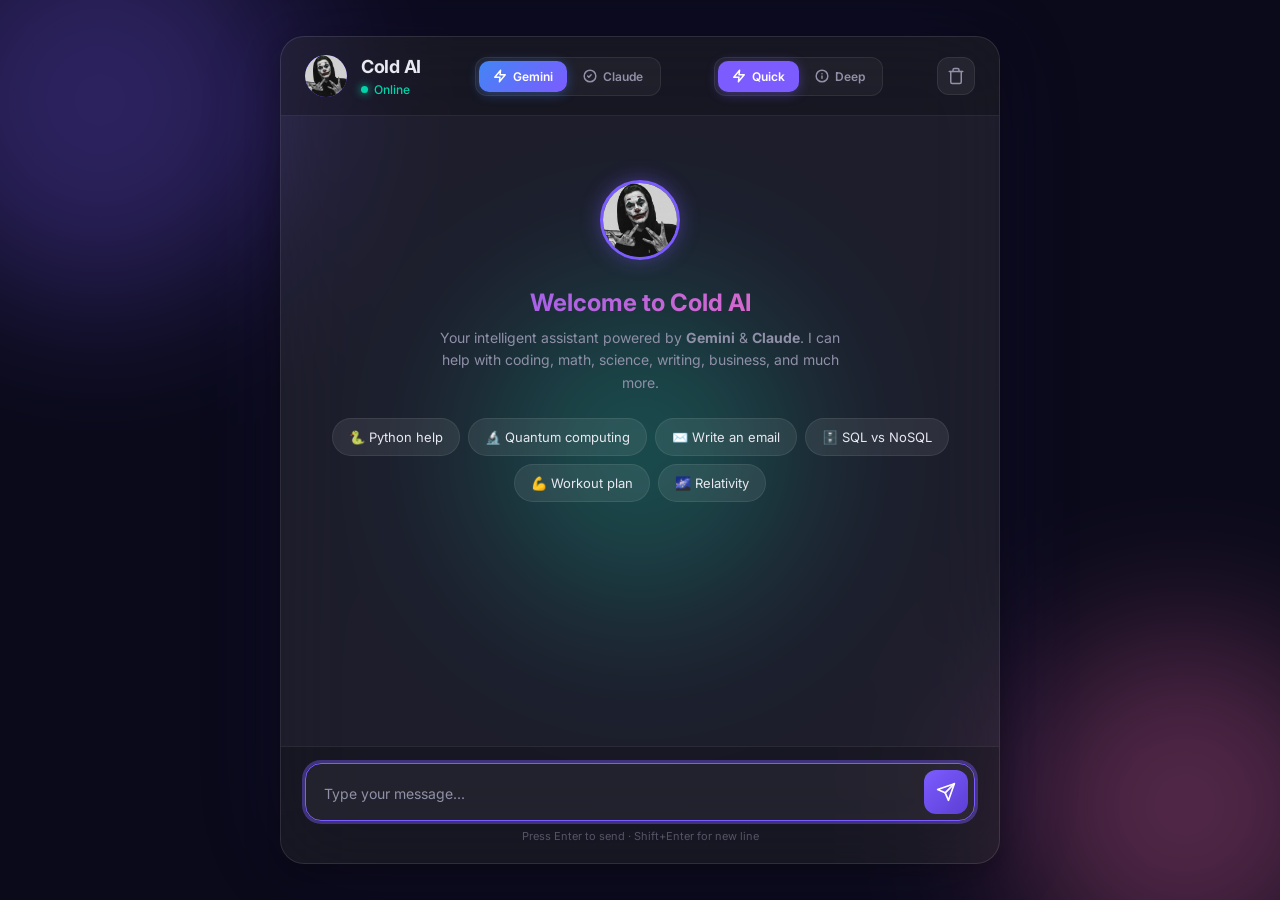
==== index.html @ 802c159d "Initial commit — Cold AI chat app with Gemini + Claude" ====
<!DOCTYPE html>
<html lang="en">

<head>
  <meta charset="UTF-8">
  <meta name="viewport" content="width=device-width, initial-scale=1.0">
  <title>Cold AI — Chat</title>
  <meta name="description"
    content="Cold AI — intelligent chatbot powered by Claude. Ask anything and get instant answers.">
  <link rel="preconnect" href="https://fonts.googleapis.com">
  <link rel="preconnect" href="https://fonts.gstatic.com" crossorigin>
  <link href="https://fonts.googleapis.com/css2?family=Inter:wght@400;500;600;700&family=Fira+Code:wght@400;500&display=swap" rel="stylesheet">
  <link rel="stylesheet" href="style.css">
</head>

<body>
  <div class="app-wrapper">
    <!-- Animated background orbs -->
    <div class="bg-orb bg-orb-1"></div>
    <div class="bg-orb bg-orb-2"></div>
    <div class="bg-orb bg-orb-3"></div>

    <div class="chat-container" id="chatContainer">
      <!-- Header -->
      <div class="chat-header">
        <div class="header-left">
          <div class="avatar-pulse">
            <div class="avatar">
              <img src="1764824368660.jpg" alt="Cold AI" class="avatar-img">
            </div>
          </div>
          <div class="header-info">
            <h1 id="providerTitle">Cold AI</h1>
            <span class="status-badge" id="statusBadge">
              <span class="status-dot"></span>
              Online
            </span>
          </div>
        </div>
        <!-- Provider Toggle -->
        <div class="provider-toggle" id="providerToggle" title="Switch AI provider">
          <button class="provider-btn active" data-provider="gemini" id="geminiProviderBtn">
            <svg width="14" height="14" viewBox="0 0 24 24" fill="none" stroke="currentColor" stroke-width="2.5"
              stroke-linecap="round" stroke-linejoin="round">
              <polygon points="13 2 3 14 12 14 11 22 21 10 12 10 13 2" />
            </svg>
            Gemini
          </button>
          <button class="provider-btn" data-provider="claude" id="claudeProviderBtn">
            <svg width="14" height="14" viewBox="0 0 24 24" fill="none" stroke="currentColor" stroke-width="2.5"
              stroke-linecap="round" stroke-linejoin="round">
              <circle cx="12" cy="12" r="10" />
              <path d="M8 12l2 2 4-4" />
            </svg>
            Claude
          </button>
        </div>

        <!-- Mode Toggle -->
        <div class="mode-toggle" id="modeToggle" title="Switch response mode">
          <button class="mode-btn active" data-mode="quick" id="quickModeBtn">
            <svg width="14" height="14" viewBox="0 0 24 24" fill="none" stroke="currentColor" stroke-width="2.5"
              stroke-linecap="round" stroke-linejoin="round">
              <polygon points="13 2 3 14 12 14 11 22 21 10 12 10 13 2" />
            </svg>
            Quick
          </button>
          <button class="mode-btn" data-mode="deep" id="deepModeBtn">
            <svg width="14" height="14" viewBox="0 0 24 24" fill="none" stroke="currentColor" stroke-width="2.5"
              stroke-linecap="round" stroke-linejoin="round">
              <circle cx="12" cy="12" r="10" />
              <path d="M12 16v-4" />
              <path d="M12 8h.01" />
            </svg>
            Deep
          </button>
        </div>

        <button class="clear-btn" id="clearBtn" title="Clear chat">
          <svg width="18" height="18" viewBox="0 0 24 24" fill="none" stroke="currentColor" stroke-width="2"
            stroke-linecap="round" stroke-linejoin="round">
            <polyline points="3 6 5 6 21 6" />
            <path d="M19 6v14a2 2 0 0 1-2 2H7a2 2 0 0 1-2-2V6m3 0V4a2 2 0 0 1 2-2h4a2 2 0 0 1 2 2v2" />
          </svg>
        </button>
      </div>

      <!-- Messages -->
      <div class="chat-messages" id="chatMessages">
        <div class="welcome-card">
          <div class="welcome-icon"><img src="1764824368660.jpg" alt="Cold AI" class="welcome-avatar"></div>
          <h2>Welcome to Cold AI</h2>
          <p>Your intelligent assistant powered by <strong>Gemini</strong> & <strong>Claude</strong>. I can help with coding, math, science, writing, business, and much more.</p>
          <div class="suggestion-chips">
            <button class="chip" data-msg="Write a Python function to sort a list of dictionaries by a specific key">🐍 Python help</button>
            <button class="chip" data-msg="Explain quantum computing in simple terms">🔬 Quantum computing</button>
            <button class="chip" data-msg="Help me write a professional email to a client about a project delay">✉️ Write an email</button>
            <button class="chip" data-msg="What's the difference between SQL and NoSQL databases?">🗄️ SQL vs NoSQL</button>
            <button class="chip" data-msg="Create a workout plan for beginners">💪 Workout plan</button>
            <button class="chip" data-msg="Explain the theory of relativity like I'm 10">🌌 Relativity</button>
          </div>
        </div>
      </div>

      <!-- Input -->
      <div class="chat-input-area">
        <div class="input-wrapper">
          <textarea id="userInput" placeholder="Type your message..." rows="1" maxlength="4000"></textarea>
          <button id="sendBtn" title="Send message">
            <svg width="20" height="20" viewBox="0 0 24 24" fill="none" stroke="currentColor" stroke-width="2"
              stroke-linecap="round" stroke-linejoin="round">
              <line x1="22" y1="2" x2="11" y2="13" />
              <polygon points="22 2 15 22 11 13 2 9 22 2" />
            </svg>
          </button>
        </div>
        <span class="input-hint">Press Enter to send · Shift+Enter for new line</span>
      </div>
    </div>
  </div>

  <script src="script.js"></script>
</body>

</html>
---- style.css ----
@import url('https://fonts.googleapis.com/css2?family=Inter:wght@400;500;600;700&display=swap');

:root {
  --bg-primary: #0a0a1a;
  --bg-secondary: #12122a;
  --bg-card: rgba(255, 255, 255, 0.05);
  --bg-glass: rgba(255, 255, 255, 0.08);
  --text-primary: #e8e8f0;
  --text-secondary: #9090a8;
  --accent: #7c5cff;
  --accent-glow: rgba(124, 92, 255, 0.4);
  --accent-2: #00d4aa;
  --accent-3: #ff6eb4;
  --user-bubble: linear-gradient(135deg, #7c5cff, #5c3fd4);
  --bot-bubble: rgba(255, 255, 255, 0.07);
  --border: rgba(255, 255, 255, 0.08);
  --shadow: 0 8px 32px rgba(0, 0, 0, 0.4);
  --radius: 16px;
  --transition: 0.3s cubic-bezier(0.4, 0, 0.2, 1);
}

* {
  margin: 0;
  padding: 0;
  box-sizing: border-box;
}

body {
  font-family: 'Inter', -apple-system, BlinkMacSystemFont, sans-serif;
  background: var(--bg-primary);
  color: var(--text-primary);
  height: 100vh;
  overflow: hidden;
}

/* ── App wrapper ── */
.app-wrapper {
  width: 100%;
  height: 100vh;
  display: flex;
  justify-content: center;
  align-items: center;
  position: relative;
  overflow: hidden;
}

/* ── Animated background orbs ── */
.bg-orb {
  position: absolute;
  border-radius: 50%;
  filter: blur(80px);
  opacity: 0.3;
  animation: float 20s ease-in-out infinite;
  pointer-events: none;
}

.bg-orb-1 {
  width: 400px;
  height: 400px;
  background: var(--accent);
  top: -100px;
  left: -100px;
  animation-delay: 0s;
}

.bg-orb-2 {
  width: 350px;
  height: 350px;
  background: var(--accent-3);
  bottom: -80px;
  right: -80px;
  animation-delay: -7s;
}

.bg-orb-3 {
  width: 300px;
  height: 300px;
  background: var(--accent-2);
  top: 50%;
  left: 50%;
  transform: translate(-50%, -50%);
  animation-delay: -14s;
}

@keyframes float {

  0%,
  100% {
    transform: translate(0, 0) scale(1);
  }

  25% {
    transform: translate(30px, -40px) scale(1.05);
  }

  50% {
    transform: translate(-20px, 20px) scale(0.95);
  }

  75% {
    transform: translate(40px, 30px) scale(1.02);
  }
}

/* ── Chat container ── */
.chat-container {
  width: 95%;
  max-width: 720px;
  height: 92vh;
  background: var(--bg-glass);
  backdrop-filter: blur(40px);
  -webkit-backdrop-filter: blur(40px);
  border: 1px solid var(--border);
  border-radius: 24px;
  display: flex;
  flex-direction: column;
  overflow: hidden;
  box-shadow: var(--shadow), 0 0 100px rgba(124, 92, 255, 0.08);
  z-index: 1;
  animation: slideUp 0.6s ease-out;
}

@keyframes slideUp {
  from {
    opacity: 0;
    transform: translateY(20px);
  }

  to {
    opacity: 1;
    transform: translateY(0);
  }
}

/* ── Header ── */
.chat-header {
  display: flex;
  align-items: center;
  justify-content: space-between;
  padding: 18px 24px;
  border-bottom: 1px solid var(--border);
  background: rgba(0, 0, 0, 0.2);
}

.header-left {
  display: flex;
  align-items: center;
  gap: 14px;
}

.avatar-pulse {
  position: relative;
}

.avatar-pulse::before {
  content: '';
  position: absolute;
  inset: -4px;
  border-radius: 50%;
  background: var(--accent);
  opacity: 0;
  animation: pulse 2.5s ease-in-out infinite;
}

@keyframes pulse {

  0%,
  100% {
    opacity: 0;
    transform: scale(0.8);
  }

  50% {
    opacity: 0.3;
    transform: scale(1.1);
  }
}

.avatar {
  width: 42px;
  height: 42px;
  border-radius: 50%;
  background: var(--user-bubble);
  display: flex;
  align-items: center;
  justify-content: center;
  color: white;
  position: relative;
  z-index: 1;
  overflow: hidden;
}

.avatar-img {
  width: 100%;
  height: 100%;
  object-fit: cover;
  border-radius: 50%;
}

.header-info h1 {
  font-size: 18px;
  font-weight: 700;
  letter-spacing: -0.3px;
}

.status-badge {
  display: inline-flex;
  align-items: center;
  gap: 6px;
  font-size: 12px;
  color: var(--accent-2);
  font-weight: 500;
}

.status-dot {
  width: 7px;
  height: 7px;
  border-radius: 50%;
  background: var(--accent-2);
  box-shadow: 0 0 8px var(--accent-2);
  animation: dotPulse 2s ease-in-out infinite;
}

@keyframes dotPulse {

  0%,
  100% {
    opacity: 1;
  }

  50% {
    opacity: 0.4;
  }
}

.clear-btn {
  background: rgba(255, 255, 255, 0.06);
  border: 1px solid var(--border);
  color: var(--text-secondary);
  width: 38px;
  height: 38px;
  border-radius: 12px;
  cursor: pointer;
  display: flex;
  align-items: center;
  justify-content: center;
  transition: var(--transition);
}

.clear-btn:hover {
  background: rgba(255, 100, 100, 0.15);
  border-color: rgba(255, 100, 100, 0.3);
  color: #ff6b6b;
}

/* ── Mode toggle ── */
.mode-toggle {
  display: flex;
  background: rgba(255, 255, 255, 0.04);
  border: 1px solid var(--border);
  border-radius: 12px;
  padding: 3px;
  gap: 2px;
}

.mode-btn {
  display: flex;
  align-items: center;
  gap: 6px;
  padding: 8px 14px;
  border: none;
  border-radius: 10px;
  background: transparent;
  color: var(--text-secondary);
  font-family: inherit;
  font-size: 12px;
  font-weight: 600;
  cursor: pointer;
  transition: var(--transition);
  white-space: nowrap;
}

.mode-btn:hover {
  color: var(--text-primary);
  background: rgba(255, 255, 255, 0.06);
}

.mode-btn.active {
  background: var(--accent);
  color: #fff;
  box-shadow: 0 2px 12px var(--accent-glow);
}

.mode-btn.active[data-mode="deep"] {
  background: linear-gradient(135deg, #ff6eb4, #ff3d8a);
  box-shadow: 0 2px 12px rgba(255, 110, 180, 0.4);
}

/* ── Provider toggle ── */
.provider-toggle {
  display: flex;
  background: rgba(255, 255, 255, 0.04);
  border: 1px solid var(--border);
  border-radius: 12px;
  padding: 3px;
  gap: 2px;
}

.provider-btn {
  display: flex;
  align-items: center;
  gap: 6px;
  padding: 8px 14px;
  border: none;
  border-radius: 10px;
  background: transparent;
  color: var(--text-secondary);
  font-family: inherit;
  font-size: 12px;
  font-weight: 600;
  cursor: pointer;
  transition: var(--transition);
  white-space: nowrap;
}

.provider-btn:hover {
  color: var(--text-primary);
  background: rgba(255, 255, 255, 0.06);
}

.provider-btn.active[data-provider="gemini"] {
  background: linear-gradient(135deg, #4285f4, #7c5cff);
  color: #fff;
  box-shadow: 0 2px 12px rgba(66, 133, 244, 0.4);
}

.provider-btn.active[data-provider="claude"] {
  background: linear-gradient(135deg, #d97706, #f59e0b);
  color: #fff;
  box-shadow: 0 2px 12px rgba(217, 119, 6, 0.4);
}

/* ── Provider tag on messages ── */
.msg-meta {
  display: flex;
  align-items: center;
  gap: 8px;
  padding: 0 4px;
}

.provider-tag {
  font-size: 10px;
  font-weight: 600;
  padding: 2px 8px;
  border-radius: 6px;
  letter-spacing: 0.3px;
  text-transform: uppercase;
}

.provider-tag.gemini {
  background: rgba(124, 92, 255, 0.15);
  color: #a78bfa;
}

.provider-tag.claude {
  background: rgba(217, 119, 6, 0.15);
  color: #fbbf24;
}

/* ── Mode tag on messages ── */
.mode-tag {
  font-size: 10px;
  font-weight: 600;
  padding: 2px 8px;
  border-radius: 6px;
  letter-spacing: 0.3px;
}

.mode-tag.quick {
  background: rgba(0, 212, 170, 0.15);
  color: #00d4aa;
}

.mode-tag.deep {
  background: rgba(255, 110, 180, 0.15);
  color: #ff6eb4;
}

/* ── Claude-active avatar pulse ── */
.avatar-pulse.claude-active::before {
  background: #d97706;
}

/* ──────────────────────────────────────────────── */
/*  MARKDOWN RENDERING STYLES                       */
/* ──────────────────────────────────────────────── */

.message-content strong {
  font-weight: 700;
  color: #fff;
}

.message-content em {
  font-style: italic;
  color: #c8c8e0;
}

.message-content .md-heading {
  font-weight: 700;
  margin: 12px 0 6px 0;
  color: #e0e0f8;
  letter-spacing: -0.3px;
}

.message-content h3.md-heading {
  font-size: 15px;
  border-bottom: 1px solid rgba(255,255,255,0.08);
  padding-bottom: 4px;
}

.message-content h4.md-heading {
  font-size: 13px;
}

.message-content .inline-code {
  background: rgba(124, 92, 255, 0.15);
  color: #c4b5fd;
  padding: 2px 7px;
  border-radius: 5px;
  font-family: 'Fira Code', 'Cascadia Code', 'Consolas', monospace;
  font-size: 12.5px;
  border: 1px solid rgba(124, 92, 255, 0.2);
}

.message-content .code-block {
  position: relative;
  margin: 10px 0;
  border-radius: 10px;
  overflow: hidden;
  border: 1px solid rgba(255, 255, 255, 0.08);
}

.message-content .code-block .code-lang {
  display: block;
  background: rgba(255, 255, 255, 0.06);
  padding: 6px 14px;
  font-size: 11px;
  font-weight: 600;
  color: var(--text-secondary);
  text-transform: uppercase;
  letter-spacing: 0.5px;
  border-bottom: 1px solid rgba(255, 255, 255, 0.06);
}

.message-content .code-block pre {
  margin: 0;
  padding: 14px;
  background: rgba(0, 0, 0, 0.35);
  overflow-x: auto;
}

.message-content .code-block code {
  font-family: 'Fira Code', 'Cascadia Code', 'Consolas', monospace;
  font-size: 12.5px;
  line-height: 1.7;
  color: #e0dfe4;
  white-space: pre;
}

.message-content .md-list {
  margin: 8px 0;
  padding-left: 22px;
}

.message-content .md-list li {
  margin: 4px 0;
  line-height: 1.6;
}

.message-content ol.md-list {
  list-style-type: decimal;
}

.message-content ul.md-list {
  list-style-type: disc;
}

.user-message .message-content strong {
  color: #fff;
}


/* ── Messages ── */
.chat-messages {
  flex: 1;
  padding: 24px;
  overflow-y: auto;
  scroll-behavior: smooth;
}

/* ── Welcome card ── */
.welcome-card {
  text-align: center;
  padding: 40px 24px;
  animation: fadeIn 0.8s ease-out;
}

@keyframes fadeIn {
  from {
    opacity: 0;
    transform: translateY(10px);
  }

  to {
    opacity: 1;
    transform: translateY(0);
  }
}

.welcome-icon {
  font-size: 48px;
  margin-bottom: 16px;
}

.welcome-avatar {
  width: 80px;
  height: 80px;
  border-radius: 50%;
  object-fit: cover;
  border: 3px solid var(--accent);
  box-shadow: 0 0 20px var(--accent-glow);
}

.welcome-card h2 {
  font-size: 24px;
  font-weight: 700;
  margin-bottom: 10px;
  background: linear-gradient(135deg, var(--accent), var(--accent-3));
  -webkit-background-clip: text;
  -webkit-text-fill-color: transparent;
  background-clip: text;
}

.welcome-card p {
  color: var(--text-secondary);
  font-size: 14px;
  line-height: 1.6;
  max-width: 400px;
  margin: 0 auto 24px;
}

.suggestion-chips {
  display: flex;
  flex-wrap: wrap;
  gap: 8px;
  justify-content: center;
}

.chip {
  background: var(--bg-glass);
  border: 1px solid var(--border);
  color: var(--text-primary);
  padding: 10px 16px;
  border-radius: 20px;
  font-size: 13px;
  font-family: inherit;
  cursor: pointer;
  transition: var(--transition);
}

.chip:hover {
  background: var(--accent);
  border-color: var(--accent);
  color: white;
  transform: translateY(-2px);
  box-shadow: 0 4px 15px var(--accent-glow);
}

/* ── Message bubbles ── */
.message {
  display: flex;
  gap: 12px;
  margin-bottom: 20px;
  animation: messageIn 0.4s ease-out;
}

@keyframes messageIn {
  from {
    opacity: 0;
    transform: translateY(12px);
  }

  to {
    opacity: 1;
    transform: translateY(0);
  }
}

.message.user-message {
  flex-direction: row-reverse;
}

.msg-avatar {
  width: 32px;
  height: 32px;
  border-radius: 50%;
  display: flex;
  align-items: center;
  justify-content: center;
  flex-shrink: 0;
  font-size: 14px;
  margin-top: 4px;
}

.bot-message .msg-avatar {
  background: linear-gradient(135deg, var(--accent), #9c7cff);
  color: white;
  overflow: hidden;
}

.msg-avatar-img {
  width: 100%;
  height: 100%;
  object-fit: cover;
  border-radius: 50%;
}

.user-message .msg-avatar {
  background: rgba(255, 255, 255, 0.1);
}

.msg-body {
  max-width: 75%;
  display: flex;
  flex-direction: column;
  gap: 4px;
}

.user-message .msg-body {
  align-items: flex-end;
}

.message-content {
  padding: 14px 18px;
  border-radius: 18px;
  line-height: 1.6;
  font-size: 14px;
  word-wrap: break-word;
  white-space: pre-wrap;
}

.bot-message .message-content {
  background: var(--bot-bubble);
  border: 1px solid var(--border);
  border-top-left-radius: 4px;
  color: var(--text-primary);
}

.user-message .message-content {
  background: var(--user-bubble);
  color: #fff;
  border-top-right-radius: 4px;
}

.msg-time {
  font-size: 11px;
  color: var(--text-secondary);
  padding: 0 4px;
  opacity: 0.6;
}

/* ── Typing indicator ── */
.typing-indicator {
  display: flex;
  gap: 12px;
  margin-bottom: 20px;
  animation: messageIn 0.4s ease-out;
}

.typing-dots {
  background: var(--bot-bubble);
  border: 1px solid var(--border);
  padding: 16px 20px;
  border-radius: 18px;
  border-top-left-radius: 4px;
  display: flex;
  align-items: center;
  gap: 5px;
}

.typing-dots span {
  width: 8px;
  height: 8px;
  border-radius: 50%;
  background: var(--accent);
  animation: bounce 1.4s ease-in-out infinite;
}

.typing-dots span:nth-child(2) {
  animation-delay: 0.2s;
}

.typing-dots span:nth-child(3) {
  animation-delay: 0.4s;
}

@keyframes bounce {

  0%,
  60%,
  100% {
    transform: translateY(0);
    opacity: 0.4;
  }

  30% {
    transform: translateY(-8px);
    opacity: 1;
  }
}

/* ── Input area ── */
.chat-input-area {
  padding: 16px 24px 20px;
  border-top: 1px solid var(--border);
  background: rgba(0, 0, 0, 0.2);
}

.input-wrapper {
  display: flex;
  gap: 10px;
  align-items: flex-end;
  background: rgba(255, 255, 255, 0.05);
  border: 1px solid var(--border);
  border-radius: 16px;
  padding: 6px 6px 6px 18px;
  transition: var(--transition);
}

.input-wrapper:focus-within {
  border-color: var(--accent);
  box-shadow: 0 0 0 3px var(--accent-glow);
}

#userInput {
  flex: 1;
  background: transparent;
  border: none;
  color: var(--text-primary);
  font-size: 14px;
  font-family: inherit;
  resize: none;
  outline: none;
  padding: 10px 0;
  max-height: 120px;
  line-height: 1.5;
}

#userInput::placeholder {
  color: var(--text-secondary);
}

#sendBtn {
  width: 44px;
  height: 44px;
  border: none;
  border-radius: 12px;
  background: var(--user-bubble);
  color: white;
  cursor: pointer;
  display: flex;
  align-items: center;
  justify-content: center;
  transition: var(--transition);
  flex-shrink: 0;
}

#sendBtn:hover {
  transform: scale(1.08);
  box-shadow: 0 4px 20px var(--accent-glow);
}

#sendBtn:active {
  transform: scale(0.95);
}

#sendBtn:disabled {
  opacity: 0.4;
  cursor: not-allowed;
  transform: none;
}

.input-hint {
  display: block;
  text-align: center;
  font-size: 11px;
  color: var(--text-secondary);
  margin-top: 8px;
  opacity: 0.5;
}

/* ── Scrollbar ── */
.chat-messages::-webkit-scrollbar {
  width: 5px;
}

.chat-messages::-webkit-scrollbar-track {
  background: transparent;
}

.chat-messages::-webkit-scrollbar-thumb {
  background: rgba(255, 255, 255, 0.1);
  border-radius: 3px;
}

.chat-messages::-webkit-scrollbar-thumb:hover {
  background: rgba(255, 255, 255, 0.2);
}

/* ── Responsive ── */
@media (max-width: 600px) {
  .chat-container {
    width: 100%;
    height: 100vh;
    border-radius: 0;
  }

  .chat-header {
    padding: 14px 16px;
  }

  .chat-messages {
    padding: 16px;
  }

  .chat-input-area {
    padding: 12px 16px 16px;
  }

  .msg-body {
    max-width: 85%;
  }

  .suggestion-chips {
    gap: 6px;
  }

  .chip {
    padding: 8px 12px;
    font-size: 12px;
  }

  .input-hint {
    display: none;
  }
}
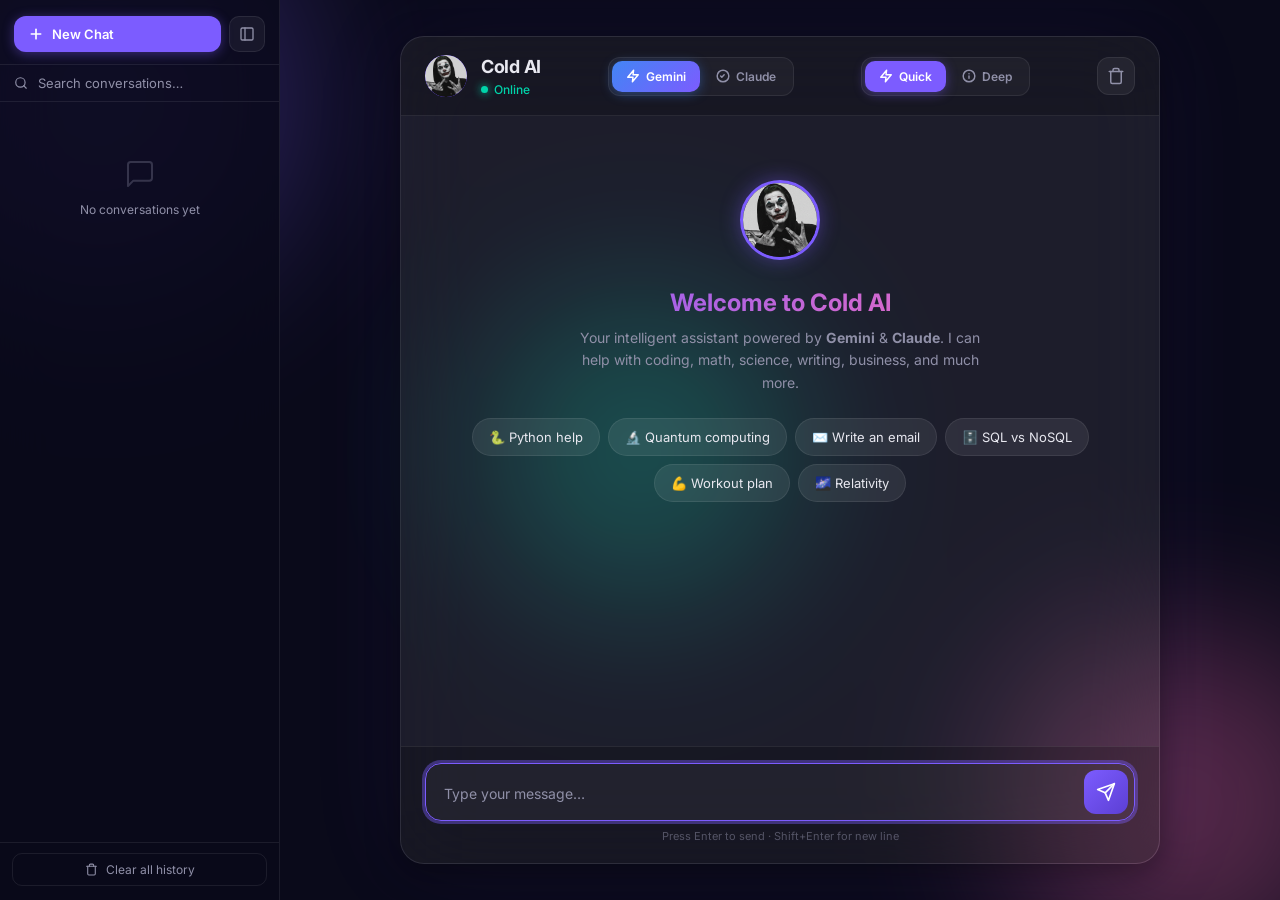
==== commit 968aa1cc: "feat: implement persistent chat history with sidebar UI" ====
--- a/index.html
+++ b/index.html
@@ -6,7 +6,7 @@
   <meta name="viewport" content="width=device-width, initial-scale=1.0">
   <title>Cold AI — Chat</title>
   <meta name="description"
-    content="Cold AI — intelligent chatbot powered by Claude. Ask anything and get instant answers.">
+    content="Cold AI — intelligent chatbot powered by Claude & Gemini. Ask anything and get instant answers.">
   <link rel="preconnect" href="https://fonts.googleapis.com">
   <link rel="preconnect" href="https://fonts.gstatic.com" crossorigin>
   <link href="https://fonts.googleapis.com/css2?family=Inter:wght@400;500;600;700&family=Fira+Code:wght@400;500&display=swap" rel="stylesheet">
@@ -20,101 +20,175 @@
     <div class="bg-orb bg-orb-2"></div>
     <div class="bg-orb bg-orb-3"></div>
 
-    <div class="chat-container" id="chatContainer">
-      <!-- Header -->
-      <div class="chat-header">
-        <div class="header-left">
-          <div class="avatar-pulse">
-            <div class="avatar">
-              <img src="1764824368660.jpg" alt="Cold AI" class="avatar-img">
-            </div>
-          </div>
-          <div class="header-info">
-            <h1 id="providerTitle">Cold AI</h1>
-            <span class="status-badge" id="statusBadge">
-              <span class="status-dot"></span>
-              Online
-            </span>
-          </div>
+    <!-- ── Sidebar ── -->
+    <aside class="sidebar" id="sidebar">
+      <div class="sidebar-header">
+        <button class="new-chat-btn" id="newChatBtn" title="New conversation">
+          <svg width="16" height="16" viewBox="0 0 24 24" fill="none" stroke="currentColor" stroke-width="2.5"
+            stroke-linecap="round" stroke-linejoin="round">
+            <line x1="12" y1="5" x2="12" y2="19" />
+            <line x1="5" y1="12" x2="19" y2="12" />
+          </svg>
+          New Chat
+        </button>
+        <button class="sidebar-toggle-btn" id="sidebarToggleBtn" title="Close sidebar">
+          <svg width="16" height="16" viewBox="0 0 24 24" fill="none" stroke="currentColor" stroke-width="2"
+            stroke-linecap="round" stroke-linejoin="round">
+            <rect x="3" y="3" width="18" height="18" rx="2" />
+            <line x1="9" y1="3" x2="9" y2="21" />
+          </svg>
+        </button>
+      </div>
+
+      <div class="sidebar-search">
+        <svg width="14" height="14" viewBox="0 0 24 24" fill="none" stroke="currentColor" stroke-width="2"
+          stroke-linecap="round" stroke-linejoin="round">
+          <circle cx="11" cy="11" r="8" />
+          <line x1="21" y1="21" x2="16.65" y2="16.65" />
+        </svg>
+        <input type="text" id="historySearch" placeholder="Search conversations…" autocomplete="off">
+      </div>
+
+      <div class="sidebar-list" id="historyList">
+        <div class="sidebar-empty" id="historyEmpty">
+          <svg width="32" height="32" viewBox="0 0 24 24" fill="none" stroke="currentColor" stroke-width="1.5"
+            stroke-linecap="round" stroke-linejoin="round" style="opacity:0.3;margin-bottom:8px">
+            <path d="M21 15a2 2 0 0 1-2 2H7l-4 4V5a2 2 0 0 1 2-2h14a2 2 0 0 1 2 2z" />
+          </svg>
+          <span>No conversations yet</span>
         </div>
-        <!-- Provider Toggle -->
-        <div class="provider-toggle" id="providerToggle" title="Switch AI provider">
-          <button class="provider-btn active" data-provider="gemini" id="geminiProviderBtn">
-            <svg width="14" height="14" viewBox="0 0 24 24" fill="none" stroke="currentColor" stroke-width="2.5"
-              stroke-linecap="round" stroke-linejoin="round">
-              <polygon points="13 2 3 14 12 14 11 22 21 10 12 10 13 2" />
-            </svg>
-            Gemini
-          </button>
-          <button class="provider-btn" data-provider="claude" id="claudeProviderBtn">
-            <svg width="14" height="14" viewBox="0 0 24 24" fill="none" stroke="currentColor" stroke-width="2.5"
-              stroke-linecap="round" stroke-linejoin="round">
-              <circle cx="12" cy="12" r="10" />
-              <path d="M8 12l2 2 4-4" />
-            </svg>
-            Claude
-          </button>
-        </div>
+      </div>
 
-        <!-- Mode Toggle -->
-        <div class="mode-toggle" id="modeToggle" title="Switch response mode">
-          <button class="mode-btn active" data-mode="quick" id="quickModeBtn">
-            <svg width="14" height="14" viewBox="0 0 24 24" fill="none" stroke="currentColor" stroke-width="2.5"
-              stroke-linecap="round" stroke-linejoin="round">
-              <polygon points="13 2 3 14 12 14 11 22 21 10 12 10 13 2" />
-            </svg>
-            Quick
-          </button>
-          <button class="mode-btn" data-mode="deep" id="deepModeBtn">
-            <svg width="14" height="14" viewBox="0 0 24 24" fill="none" stroke="currentColor" stroke-width="2.5"
-              stroke-linecap="round" stroke-linejoin="round">
-              <circle cx="12" cy="12" r="10" />
-              <path d="M12 16v-4" />
-              <path d="M12 8h.01" />
-            </svg>
-            Deep
-          </button>
-        </div>
-
-        <button class="clear-btn" id="clearBtn" title="Clear chat">
-          <svg width="18" height="18" viewBox="0 0 24 24" fill="none" stroke="currentColor" stroke-width="2"
+      <div class="sidebar-footer">
+        <button class="clear-all-btn" id="clearAllBtn" title="Delete all history">
+          <svg width="13" height="13" viewBox="0 0 24 24" fill="none" stroke="currentColor" stroke-width="2"
             stroke-linecap="round" stroke-linejoin="round">
             <polyline points="3 6 5 6 21 6" />
             <path d="M19 6v14a2 2 0 0 1-2 2H7a2 2 0 0 1-2-2V6m3 0V4a2 2 0 0 1 2-2h4a2 2 0 0 1 2 2v2" />
           </svg>
+          Clear all history
         </button>
       </div>
+    </aside>
 
-      <!-- Messages -->
-      <div class="chat-messages" id="chatMessages">
-        <div class="welcome-card">
-          <div class="welcome-icon"><img src="1764824368660.jpg" alt="Cold AI" class="welcome-avatar"></div>
-          <h2>Welcome to Cold AI</h2>
-          <p>Your intelligent assistant powered by <strong>Gemini</strong> & <strong>Claude</strong>. I can help with coding, math, science, writing, business, and much more.</p>
-          <div class="suggestion-chips">
-            <button class="chip" data-msg="Write a Python function to sort a list of dictionaries by a specific key">🐍 Python help</button>
-            <button class="chip" data-msg="Explain quantum computing in simple terms">🔬 Quantum computing</button>
-            <button class="chip" data-msg="Help me write a professional email to a client about a project delay">✉️ Write an email</button>
-            <button class="chip" data-msg="What's the difference between SQL and NoSQL databases?">🗄️ SQL vs NoSQL</button>
-            <button class="chip" data-msg="Create a workout plan for beginners">💪 Workout plan</button>
-            <button class="chip" data-msg="Explain the theory of relativity like I'm 10">🌌 Relativity</button>
+    <!-- ── Main chat area ── -->
+    <div class="main-area" id="mainArea">
+      <div class="chat-container" id="chatContainer">
+        <!-- Header -->
+        <div class="chat-header">
+          <div class="header-left">
+            <!-- Sidebar open button (shown when sidebar is hidden) -->
+            <button class="sidebar-open-btn" id="sidebarOpenBtn" title="Open chat history">
+              <svg width="18" height="18" viewBox="0 0 24 24" fill="none" stroke="currentColor" stroke-width="2"
+                stroke-linecap="round" stroke-linejoin="round">
+                <rect x="3" y="3" width="18" height="18" rx="2" />
+                <line x1="9" y1="3" x2="9" y2="21" />
+              </svg>
+            </button>
+            <div class="avatar-pulse" id="avatarPulse">
+              <div class="avatar">
+                <img src="1764824368660.jpg" alt="Cold AI" class="avatar-img">
+              </div>
+            </div>
+            <div class="header-info">
+              <h1 id="providerTitle">Cold AI</h1>
+              <span class="status-badge" id="statusBadge">
+                <span class="status-dot"></span>
+                Online
+              </span>
+            </div>
           </div>
-        </div>
-      </div>
+          <!-- Provider Toggle -->
+          <div class="provider-toggle" id="providerToggle" title="Switch AI provider">
+            <button class="provider-btn active" data-provider="gemini" id="geminiProviderBtn">
+              <svg width="14" height="14" viewBox="0 0 24 24" fill="none" stroke="currentColor" stroke-width="2.5"
+                stroke-linecap="round" stroke-linejoin="round">
+                <polygon points="13 2 3 14 12 14 11 22 21 10 12 10 13 2" />
+              </svg>
+              Gemini
+            </button>
+            <button class="provider-btn" data-provider="claude" id="claudeProviderBtn">
+              <svg width="14" height="14" viewBox="0 0 24 24" fill="none" stroke="currentColor" stroke-width="2.5"
+                stroke-linecap="round" stroke-linejoin="round">
+                <circle cx="12" cy="12" r="10" />
+                <path d="M8 12l2 2 4-4" />
+              </svg>
+              Claude
+            </button>
+          </div>
 
-      <!-- Input -->
-      <div class="chat-input-area">
-        <div class="input-wrapper">
-          <textarea id="userInput" placeholder="Type your message..." rows="1" maxlength="4000"></textarea>
-          <button id="sendBtn" title="Send message">
-            <svg width="20" height="20" viewBox="0 0 24 24" fill="none" stroke="currentColor" stroke-width="2"
+          <!-- Mode Toggle -->
+          <div class="mode-toggle" id="modeToggle" title="Switch response mode">
+            <button class="mode-btn active" data-mode="quick" id="quickModeBtn">
+              <svg width="14" height="14" viewBox="0 0 24 24" fill="none" stroke="currentColor" stroke-width="2.5"
+                stroke-linecap="round" stroke-linejoin="round">
+                <polygon points="13 2 3 14 12 14 11 22 21 10 12 10 13 2" />
+              </svg>
+              Quick
+            </button>
+            <button class="mode-btn" data-mode="deep" id="deepModeBtn">
+              <svg width="14" height="14" viewBox="0 0 24 24" fill="none" stroke="currentColor" stroke-width="2.5"
+                stroke-linecap="round" stroke-linejoin="round">
+                <circle cx="12" cy="12" r="10" />
+                <path d="M12 16v-4" />
+                <path d="M12 8h.01" />
+              </svg>
+              Deep
+            </button>
+          </div>
+
+          <button class="clear-btn" id="clearBtn" title="Clear current chat">
+            <svg width="18" height="18" viewBox="0 0 24 24" fill="none" stroke="currentColor" stroke-width="2"
               stroke-linecap="round" stroke-linejoin="round">
-              <line x1="22" y1="2" x2="11" y2="13" />
-              <polygon points="22 2 15 22 11 13 2 9 22 2" />
+              <polyline points="3 6 5 6 21 6" />
+              <path d="M19 6v14a2 2 0 0 1-2 2H7a2 2 0 0 1-2-2V6m3 0V4a2 2 0 0 1 2-2h4a2 2 0 0 1 2 2v2" />
             </svg>
           </button>
         </div>
-        <span class="input-hint">Press Enter to send · Shift+Enter for new line</span>
+
+        <!-- Messages -->
+        <div class="chat-messages" id="chatMessages">
+          <div class="welcome-card" id="welcomeCard">
+            <div class="welcome-icon"><img src="1764824368660.jpg" alt="Cold AI" class="welcome-avatar"></div>
+            <h2>Welcome to Cold AI</h2>
+            <p>Your intelligent assistant powered by <strong>Gemini</strong> &amp; <strong>Claude</strong>. I can help with coding, math, science, writing, business, and much more.</p>
+            <div class="suggestion-chips">
+              <button class="chip" data-msg="Write a Python function to sort a list of dictionaries by a specific key">🐍 Python help</button>
+              <button class="chip" data-msg="Explain quantum computing in simple terms">🔬 Quantum computing</button>
+              <button class="chip" data-msg="Help me write a professional email to a client about a project delay">✉️ Write an email</button>
+              <button class="chip" data-msg="What's the difference between SQL and NoSQL databases?">🗄️ SQL vs NoSQL</button>
+              <button class="chip" data-msg="Create a workout plan for beginners">💪 Workout plan</button>
+              <button class="chip" data-msg="Explain the theory of relativity like I'm 10">🌌 Relativity</button>
+            </div>
+          </div>
+        </div>
+
+        <!-- Input -->
+        <div class="chat-input-area">
+          <div class="input-wrapper">
+            <textarea id="userInput" placeholder="Type your message…" rows="1" maxlength="4000"></textarea>
+            <button id="sendBtn" title="Send message">
+              <svg width="20" height="20" viewBox="0 0 24 24" fill="none" stroke="currentColor" stroke-width="2"
+                stroke-linecap="round" stroke-linejoin="round">
+                <line x1="22" y1="2" x2="11" y2="13" />
+                <polygon points="22 2 15 22 11 13 2 9 22 2" />
+              </svg>
+            </button>
+          </div>
+          <span class="input-hint">Press Enter to send · Shift+Enter for new line</span>
+        </div>
+      </div>
+    </div>
+  </div>
+
+  <!-- Rename modal -->
+  <div class="modal-overlay" id="renameModal">
+    <div class="modal">
+      <h3>Rename conversation</h3>
+      <input type="text" id="renameInput" placeholder="Enter new title…" maxlength="80">
+      <div class="modal-actions">
+        <button class="modal-cancel" id="renameCancelBtn">Cancel</button>
+        <button class="modal-confirm" id="renameConfirmBtn">Rename</button>
       </div>
     </div>
   </div>
--- a/style.css
+++ b/style.css
@@ -38,10 +38,441 @@
   width: 100%;
   height: 100vh;
   display: flex;
-  justify-content: center;
-  align-items: center;
+  align-items: stretch;
   position: relative;
   overflow: hidden;
+}
+
+/* ── Sidebar ── */
+.sidebar {
+  width: 280px;
+  min-width: 280px;
+  height: 100vh;
+  background: rgba(10, 10, 26, 0.85);
+  backdrop-filter: blur(24px);
+  -webkit-backdrop-filter: blur(24px);
+  border-right: 1px solid var(--border);
+  display: flex;
+  flex-direction: column;
+  z-index: 10;
+  transition: width var(--transition), min-width var(--transition), opacity var(--transition);
+  overflow: hidden;
+}
+
+.sidebar.collapsed {
+  width: 0;
+  min-width: 0;
+  border-right: none;
+  opacity: 0;
+  pointer-events: none;
+}
+
+.sidebar-header {
+  display: flex;
+  align-items: center;
+  gap: 8px;
+  padding: 16px 14px 12px;
+  border-bottom: 1px solid var(--border);
+  flex-shrink: 0;
+}
+
+.new-chat-btn {
+  flex: 1;
+  display: flex;
+  align-items: center;
+  gap: 8px;
+  padding: 10px 14px;
+  background: var(--accent);
+  border: none;
+  border-radius: 12px;
+  color: #fff;
+  font-family: inherit;
+  font-size: 13px;
+  font-weight: 600;
+  cursor: pointer;
+  transition: var(--transition);
+  box-shadow: 0 2px 12px var(--accent-glow);
+  white-space: nowrap;
+}
+
+.new-chat-btn:hover {
+  background: #6a4cdd;
+  transform: translateY(-1px);
+  box-shadow: 0 4px 20px var(--accent-glow);
+}
+
+.sidebar-toggle-btn {
+  width: 36px;
+  height: 36px;
+  display: flex;
+  align-items: center;
+  justify-content: center;
+  background: rgba(255,255,255,0.05);
+  border: 1px solid var(--border);
+  border-radius: 10px;
+  color: var(--text-secondary);
+  cursor: pointer;
+  transition: var(--transition);
+  flex-shrink: 0;
+}
+
+.sidebar-toggle-btn:hover {
+  background: rgba(255,255,255,0.1);
+  color: var(--text-primary);
+}
+
+.sidebar-search {
+  display: flex;
+  align-items: center;
+  gap: 10px;
+  padding: 10px 14px;
+  border-bottom: 1px solid var(--border);
+  flex-shrink: 0;
+}
+
+.sidebar-search svg {
+  color: var(--text-secondary);
+  flex-shrink: 0;
+}
+
+.sidebar-search input {
+  flex: 1;
+  background: transparent;
+  border: none;
+  outline: none;
+  color: var(--text-primary);
+  font-family: inherit;
+  font-size: 13px;
+  min-width: 0;
+}
+
+.sidebar-search input::placeholder {
+  color: var(--text-secondary);
+}
+
+.sidebar-list {
+  flex: 1;
+  overflow-y: auto;
+  padding: 8px 8px;
+}
+
+.sidebar-list::-webkit-scrollbar {
+  width: 4px;
+}
+
+.sidebar-list::-webkit-scrollbar-track {
+  background: transparent;
+}
+
+.sidebar-list::-webkit-scrollbar-thumb {
+  background: rgba(255,255,255,0.08);
+  border-radius: 3px;
+}
+
+.sidebar-section-label {
+  font-size: 10px;
+  font-weight: 700;
+  letter-spacing: 0.8px;
+  text-transform: uppercase;
+  color: var(--text-secondary);
+  padding: 10px 8px 4px;
+  opacity: 0.6;
+}
+
+.sidebar-empty {
+  display: flex;
+  flex-direction: column;
+  align-items: center;
+  justify-content: center;
+  padding: 48px 16px;
+  color: var(--text-secondary);
+  font-size: 12px;
+  gap: 4px;
+  text-align: center;
+}
+
+.history-item {
+  display: flex;
+  align-items: center;
+  gap: 0;
+  border-radius: 10px;
+  cursor: pointer;
+  transition: var(--transition);
+  margin-bottom: 2px;
+  position: relative;
+  overflow: hidden;
+}
+
+.history-item:hover {
+  background: rgba(255,255,255,0.06);
+}
+
+.history-item.active {
+  background: rgba(124, 92, 255, 0.15);
+  border: 1px solid rgba(124, 92, 255, 0.25);
+}
+
+.history-item-title {
+  flex: 1;
+  padding: 10px 10px 10px 12px;
+  font-size: 13px;
+  color: var(--text-primary);
+  white-space: nowrap;
+  overflow: hidden;
+  text-overflow: ellipsis;
+  line-height: 1.3;
+  min-width: 0;
+}
+
+.history-item.active .history-item-title {
+  color: #a78bfa;
+}
+
+.history-item-date {
+  font-size: 10px;
+  color: var(--text-secondary);
+  padding: 0 0 0 12px;
+  opacity: 0.5;
+  white-space: nowrap;
+  display: block;
+  margin-top: 2px;
+}
+
+.history-item-info {
+  flex: 1;
+  min-width: 0;
+  padding: 10px 0 10px 12px;
+  display: flex;
+  flex-direction: column;
+  gap: 1px;
+}
+
+.history-item-actions {
+  display: none;
+  gap: 2px;
+  padding: 0 6px 0 4px;
+  flex-shrink: 0;
+}
+
+.history-item:hover .history-item-actions {
+  display: flex;
+}
+
+.history-action-btn {
+  width: 28px;
+  height: 28px;
+  display: flex;
+  align-items: center;
+  justify-content: center;
+  background: transparent;
+  border: none;
+  border-radius: 7px;
+  color: var(--text-secondary);
+  cursor: pointer;
+  transition: var(--transition);
+}
+
+.history-action-btn:hover {
+  background: rgba(255,255,255,0.1);
+  color: var(--text-primary);
+}
+
+.history-action-btn.delete:hover {
+  background: rgba(255, 80, 80, 0.15);
+  color: #ff6b6b;
+}
+
+.sidebar-footer {
+  padding: 10px 12px 14px;
+  border-top: 1px solid var(--border);
+  flex-shrink: 0;
+}
+
+.clear-all-btn {
+  width: 100%;
+  display: flex;
+  align-items: center;
+  justify-content: center;
+  gap: 8px;
+  padding: 8px 12px;
+  background: transparent;
+  border: 1px solid var(--border);
+  border-radius: 10px;
+  color: var(--text-secondary);
+  font-family: inherit;
+  font-size: 12px;
+  cursor: pointer;
+  transition: var(--transition);
+}
+
+.clear-all-btn:hover {
+  background: rgba(255, 80, 80, 0.12);
+  border-color: rgba(255, 80, 80, 0.3);
+  color: #ff6b6b;
+}
+
+/* ── Main area ── */
+.main-area {
+  flex: 1;
+  min-width: 0;
+  display: flex;
+  align-items: center;
+  justify-content: center;
+  position: relative;
+}
+
+/* Sidebar open button in header */
+.sidebar-open-btn {
+  width: 36px;
+  height: 36px;
+  display: none;
+  align-items: center;
+  justify-content: center;
+  background: rgba(255,255,255,0.05);
+  border: 1px solid var(--border);
+  border-radius: 10px;
+  color: var(--text-secondary);
+  cursor: pointer;
+  transition: var(--transition);
+  flex-shrink: 0;
+}
+
+.sidebar-open-btn:hover {
+  background: rgba(255,255,255,0.1);
+  color: var(--text-primary);
+}
+
+.sidebar.collapsed ~ .main-area .sidebar-open-btn,
+.sidebar-open-btn.visible {
+  display: flex;
+}
+
+/* ── Rename/Delete Modal ── */
+.modal-overlay {
+  position: fixed;
+  inset: 0;
+  background: rgba(0,0,0,0.6);
+  backdrop-filter: blur(6px);
+  z-index: 100;
+  display: flex;
+  align-items: center;
+  justify-content: center;
+  opacity: 0;
+  pointer-events: none;
+  transition: opacity 0.2s ease;
+}
+
+.modal-overlay.open {
+  opacity: 1;
+  pointer-events: all;
+}
+
+.modal {
+  background: #1a1a30;
+  border: 1px solid var(--border);
+  border-radius: 16px;
+  padding: 24px;
+  width: 360px;
+  max-width: 90vw;
+  box-shadow: 0 20px 60px rgba(0,0,0,0.5);
+  animation: modalIn 0.2s ease-out;
+}
+
+@keyframes modalIn {
+  from { transform: scale(0.95); opacity: 0; }
+  to { transform: scale(1); opacity: 1; }
+}
+
+.modal h3 {
+  font-size: 16px;
+  font-weight: 700;
+  margin-bottom: 16px;
+  color: var(--text-primary);
+}
+
+.modal input {
+  width: 100%;
+  background: rgba(255,255,255,0.06);
+  border: 1px solid var(--border);
+  border-radius: 10px;
+  padding: 10px 14px;
+  color: var(--text-primary);
+  font-family: inherit;
+  font-size: 14px;
+  outline: none;
+  transition: border-color 0.2s;
+}
+
+.modal input:focus {
+  border-color: var(--accent);
+}
+
+.modal-actions {
+  display: flex;
+  gap: 10px;
+  margin-top: 16px;
+  justify-content: flex-end;
+}
+
+.modal-cancel {
+  padding: 9px 18px;
+  background: transparent;
+  border: 1px solid var(--border);
+  border-radius: 10px;
+  color: var(--text-secondary);
+  font-family: inherit;
+  font-size: 13px;
+  font-weight: 500;
+  cursor: pointer;
+  transition: var(--transition);
+}
+
+.modal-cancel:hover {
+  background: rgba(255,255,255,0.06);
+  color: var(--text-primary);
+}
+
+.modal-confirm {
+  padding: 9px 18px;
+  background: var(--accent);
+  border: none;
+  border-radius: 10px;
+  color: #fff;
+  font-family: inherit;
+  font-size: 13px;
+  font-weight: 600;
+  cursor: pointer;
+  transition: var(--transition);
+  box-shadow: 0 2px 12px var(--accent-glow);
+}
+
+.modal-confirm:hover {
+  background: #6a4cdd;
+}
+
+/* ── Toast notification ── */
+.toast {
+  position: fixed;
+  bottom: 24px;
+  left: 50%;
+  transform: translateX(-50%) translateY(20px);
+  background: rgba(30, 30, 50, 0.95);
+  border: 1px solid var(--border);
+  border-radius: 10px;
+  padding: 10px 20px;
+  font-size: 13px;
+  color: var(--text-primary);
+  box-shadow: 0 8px 24px rgba(0,0,0,0.4);
+  z-index: 200;
+  opacity: 0;
+  transition: all 0.3s ease;
+  pointer-events: none;
+  white-space: nowrap;
+}
+
+.toast.show {
+  opacity: 1;
+  transform: translateX(-50%) translateY(0);
 }
 
 /* ── Animated background orbs ── */
@@ -105,7 +536,7 @@
 /* ── Chat container ── */
 .chat-container {
   width: 95%;
-  max-width: 720px;
+  max-width: 760px;
   height: 92vh;
   background: var(--bg-glass);
   backdrop-filter: blur(40px);
@@ -818,6 +1249,28 @@
 }
 
 /* ── Responsive ── */
+@media (max-width: 768px) {
+  .sidebar {
+    position: fixed;
+    left: 0;
+    top: 0;
+    height: 100vh;
+    z-index: 50;
+    box-shadow: 4px 0 24px rgba(0,0,0,0.4);
+  }
+
+  .sidebar.collapsed {
+    transform: translateX(-100%);
+    width: 280px;
+    min-width: 280px;
+    opacity: 0;
+  }
+
+  .main-area {
+    width: 100%;
+  }
+}
+
 @media (max-width: 600px) {
   .chat-container {
     width: 100%;
@@ -829,6 +1282,10 @@
     padding: 14px 16px;
   }
 
+  .mode-toggle, .provider-toggle {
+    display: none;
+  }
+
   .chat-messages {
     padding: 16px;
   }
